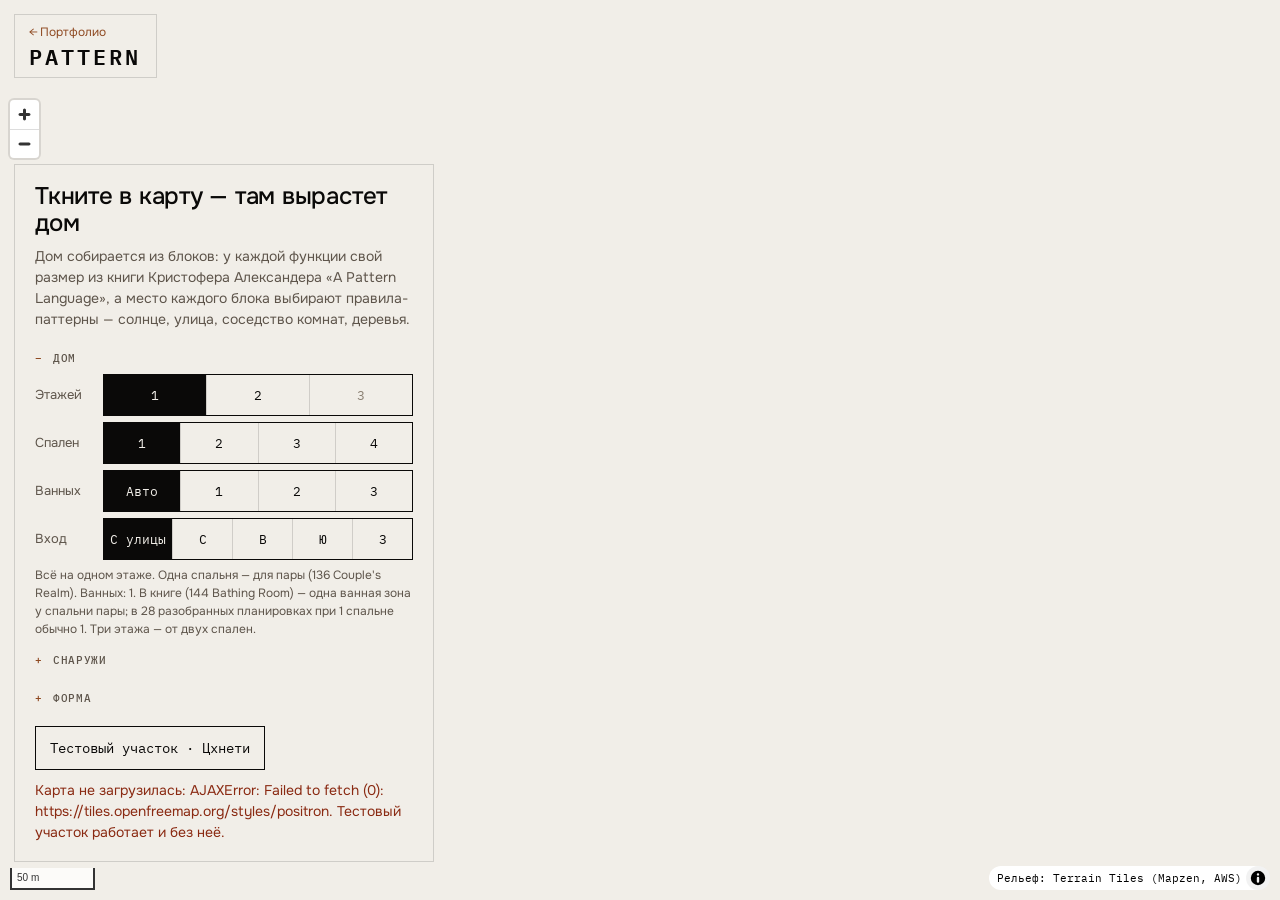
==== experiments/pattern/index.html @ 62aa6287 "Add the floor-plan generator tab: PATTERN build under experiments/pattern - Nav: «Генератор планиров" ====
<!doctype html>
<html lang="ru">
<head>
<meta charset="utf-8">
<meta name="viewport" content="width=device-width,initial-scale=1">
<title>PATTERN — Иван Макогон</title>
<meta name="description" content="Генеративный архитектурный эксперимент по A Pattern Language: дом вырастает на реальном участке шаг за шагом.">
<link rel="preconnect" href="https://fonts.googleapis.com">
<link rel="preconnect" href="https://fonts.gstatic.com" crossorigin>
<link href="https://fonts.googleapis.com/css2?family=Onest:wght@400;500;600&family=IBM+Plex+Mono:wght@400;500&display=swap" rel="stylesheet">
  <script type="module" crossorigin src="./assets/index-H9AhF15G.js"></script>
  <link rel="stylesheet" crossorigin href="./assets/index-CObrfrxR.css">
</head>
<body>
<main id="app"></main>
</body>
</html>
---- experiments/pattern/assets/index-CObrfrxR.css ----
:root{--paper:#f1eee8;--ink:#0a0908;--stone:#8a7f72;--muted:#5e554b;--brick:#ad5e2f;--brick-ink:#8f4a22;--line:#0a090824;--glass:#f1eee8e6;--gap:14px}*{box-sizing:border-box}html,body{height:100%;margin:0;overflow:hidden}body{background:var(--paper);color:var(--ink);-webkit-font-smoothing:antialiased;font:15px/1.5 Onest,system-ui,sans-serif}::selection{background:var(--brick);color:var(--paper)}.mono{font-family:IBM Plex Mono,ui-monospace,monospace}#app{height:100dvh}.stage{height:100%;position:relative;overflow:hidden}.stage>.map,.stage>.scene{position:absolute;inset:0}[hidden]{display:none!important}.scene canvas{touch-action:none;display:block}.hud{pointer-events:none;z-index:3;position:absolute;inset:0}.hud>*{pointer-events:auto}.hud-panel,.hud-intro,.hud-sun,.hud-top>*{background:var(--glass);border:1px solid var(--line);-webkit-backdrop-filter:blur(10px);backdrop-filter:blur(10px)}.hud-top{top:var(--gap);left:var(--gap);right:var(--gap);pointer-events:none;align-items:flex-start;gap:10px;display:flex;position:absolute}.hud-top>*{pointer-events:auto}.hud-title{padding:8px 14px 10px}.hud-title h1{letter-spacing:.14em;margin:0;font:600 22px/1 IBM Plex Mono,ui-monospace,monospace}.hud-back{color:var(--brick-ink);margin-bottom:4px;font-size:12px;text-decoration:none;display:block}.hud-back:hover{text-underline-offset:3px;text-decoration:underline}.hud-place{min-height:40px;color:var(--muted);align-items:center;margin:0;padding:0 12px;font-size:12px;display:flex}.hud-place:empty{display:none}.hud-actions{gap:0;margin-left:auto;display:flex}.hud-actions .hud-btn+.hud-btn{border-left:1px solid var(--line)}.hud-actions{position:relative}.hud-actions .hud-interior-floors{background:var(--paper);border:1px solid var(--line);flex-wrap:nowrap;gap:0;margin:0;position:absolute;top:calc(100% + 6px);right:0}.hud-actions .hud-interior-floors .hud-btn{flex:none;padding:0 14px}.hud-actions .hud-interior-floors .hud-btn+.hud-btn{border-left:1px solid var(--line)}.hud-btn{min-height:44px;color:var(--ink);cursor:pointer;background:0 0;border:0;border-radius:0;padding:0 14px;font:13px IBM Plex Mono,ui-monospace,monospace}.hud-btn[aria-pressed=true]{background:var(--ink);color:var(--paper)}@media (hover:hover){.hud-btn:hover{background:var(--ink);color:var(--paper)}}.hud-btn.primary{border:1px solid var(--ink);font-size:14px}.hud-btn:focus-visible,.hud-back:focus-visible,.hud-log-item:focus-visible,input:focus-visible{outline:2px solid var(--brick);outline-offset:2px}.hud-intro{left:var(--gap);bottom:calc(var(--gap) + 24px);width:min(420px, calc(100% - 2 * var(--gap)));padding:18px 20px;position:absolute}.hud-intro h2{letter-spacing:-.01em;margin:0 0 8px;font-size:24px;font-weight:500;line-height:1.15}.hud-intro p{color:var(--muted);margin:0 0 12px;font-size:14px}.hud-row{flex-wrap:wrap;gap:8px;display:flex}.hud-status{font-size:13px;margin:10px 0 0!important}.hud-status:empty{display:none}.hud-status.busy:before{content:"";background:var(--brick);vertical-align:1px;border-radius:50%;width:8px;height:8px;margin-right:8px;display:inline-block}@media (prefers-reduced-motion:no-preference){.hud-status.busy:before{animation:1s ease-in-out infinite alternate pulse}}@keyframes pulse{0%{opacity:.25}to{opacity:1}}.hud-status.error{color:#8a2a12}.hud-build{left:var(--gap);flex-direction:column;width:320px;max-height:calc(100% - 184px);display:flex;position:absolute;top:96px}.hud-progress{border-bottom:1px solid var(--line);margin:0;padding:10px 12px;font-size:12px}.hud-log{counter-reset:step;margin:0;padding:4px 0;list-style:none;overflow-y:auto}.hud-log li{counter-increment:step}.hud-log-item{text-align:left;width:100%;font:inherit;color:var(--ink);cursor:pointer;background:0 0;border:0;grid-template-rows:auto auto;grid-template-columns:22px 1fr auto;column-gap:8px;padding:6px 12px;display:grid}.hud-log-item:before{content:counter(step);color:var(--stone);grid-row:1/3;padding-top:2px;font:11px IBM Plex Mono,ui-monospace,monospace}.hud-log-item .k{font-size:14px;font-weight:500}.hud-log-item .sw{vertical-align:0;border:1px solid #0a090840;width:10px;height:10px;margin-right:7px;display:inline-block}.hud-log-item .s{color:var(--muted);align-self:center;font-size:11px}.hud-log-item .r{color:var(--brick-ink);white-space:nowrap;text-overflow:ellipsis;grid-column:2/4;font-size:11px;overflow:hidden}.hud-log-item[aria-pressed=true]{background:var(--ink);color:var(--paper)}.hud-log-item[aria-pressed=true] .s,.hud-log-item[aria-pressed=true] .r,.hud-log-item[aria-pressed=true]:before{color:var(--paper)}@media (hover:hover){.hud-log-item:hover{background:#0a09080f}}@media (prefers-reduced-motion:no-preference){.hud-log li:last-child .hud-log-item{animation:.32s ease-out drop}}@keyframes drop{0%{opacity:0;transform:translateY(-6px)}to{opacity:1;transform:none}}.hud-card{right:var(--gap);width:360px;max-height:calc(100% - 164px);padding:16px 18px 18px;position:absolute;top:76px;overflow-y:auto}.hud-card h3{margin:0 32px 4px 0;font-size:22px;font-weight:500}.hud-card h4{letter-spacing:.06em;text-transform:uppercase;color:var(--muted);margin:16px 0 6px;font:500 11px IBM Plex Mono,ui-monospace,monospace}.hud-card .dim,.hud-list .dim{color:var(--muted)}.hud-card>p{margin:0;font-size:12px}.hud-close{min-width:44px;font-size:20px;position:absolute;top:6px;right:6px}.hud-list{margin:0;padding:0;font-size:13px;list-style:none}.hud-list li{border-top:1px solid var(--line);padding:4px 0}.hud-list li:first-child{border-top:0}.hud-list b{font-weight:600}.hud-list .warn{color:#8a2a12}.hud-sun{left:50%;bottom:var(--gap);white-space:nowrap;align-items:center;gap:14px;padding:6px 14px;font-size:13px;display:flex;position:absolute;transform:translate(-50%)}.hud-sun label{align-items:center;gap:8px;display:inline-flex}.hud-sun input[type=range]{width:200px;accent-color:var(--brick);min-height:32px}.hud-sun-note{color:var(--muted);font-size:12px}.params{border:0;min-width:0;margin:0 0 12px;padding:0}.params legend{letter-spacing:.06em;text-transform:uppercase;color:var(--muted);margin-bottom:6px;padding:0;font:500 11px IBM Plex Mono,ui-monospace,monospace}.param{align-items:center;gap:10px;margin:0 0 6px;display:flex}.param-label{width:58px;color:var(--muted);flex:none;font-size:13px}.seg{border:1px solid var(--ink);flex:1;display:flex}.seg .hud-btn{white-space:nowrap;flex:1 1 0;min-height:40px;padding:0 6px}.seg .hud-btn+.hud-btn{border-left:1px solid var(--line)}.seg .hud-btn:disabled{color:var(--stone);cursor:not-allowed;background:0 0}.param-note{color:var(--muted);margin:6px 0 0!important;font-size:12px!important}.hud-build .params{border-bottom:1px solid var(--line);flex:none;margin:0;padding:10px 12px 2px}.maplibregl-ctrl-attrib{font-family:IBM Plex Mono,ui-monospace,monospace;font-size:11px}.map .maplibregl-ctrl-top-left{top:90px}@media (pointer:coarse),(width<=760px){.map .maplibregl-ctrl-group button{width:44px;height:44px}}@media (width<=760px){:root{--gap:8px}.hud-top{flex-wrap:wrap}.hud-title{padding:6px 10px 8px}.hud-title h1{font-size:18px}.hud-place{display:none}.hud-actions{flex:100%;margin-left:0}.hud-actions .hud-btn{white-space:nowrap;flex:1 1 0;min-width:0;padding:0 4px;font-size:12px}.hud-intro{bottom:var(--gap);padding:14px 16px}.hud-intro h2{font-size:20px}.hud-build{top:auto;bottom:64px;left:var(--gap);right:var(--gap);width:auto;max-height:36dvh;overflow-y:auto}.hud-build .hud-log{overflow:visible}.hud-intro{max-height:calc(100dvh - 140px);overflow-y:auto}.hud-card{top:auto;bottom:64px;left:var(--gap);right:var(--gap);z-index:2;width:auto;max-height:56dvh}.hud-sun{left:var(--gap);right:var(--gap);gap:8px;padding:4px 10px;transform:none}.hud-sun input[type=range]{flex:1;width:auto}.hud-sun label{flex:1}.hud-sun-note{display:none}.map .maplibregl-ctrl-top-left{top:116px}}.param-group{margin:0 0 6px}.param-group>summary{cursor:pointer;letter-spacing:.06em;text-transform:uppercase;min-height:32px;color:var(--muted);align-items:center;gap:6px;font:500 11px IBM Plex Mono,ui-monospace,monospace;list-style:none;display:flex}.param-group>summary::-webkit-details-marker{display:none}.param-group>summary:before{content:"+";width:12px;color:var(--brick-ink)}.param-group[open]>summary:before{content:"−"}.param-group>summary:focus-visible{outline:2px solid var(--brick);outline-offset:2px}.hud-views{margin:8px 0 0!important;font-size:13px!important}.hud-audit .mark{width:14px;font-weight:600;display:inline-block}.hud-audit li:not(.warn):not(.dim) .mark{color:#3d6b3a}.hud-views.warn{color:#8a2a12}.hud-plan{left:calc(2 * var(--gap) + 320px);right:var(--gap);z-index:4;max-width:820px;max-height:calc(100% - 184px);padding:14px 16px 12px;position:absolute;top:96px;overflow:auto}.hud-plan-floors{flex-wrap:wrap;gap:6px;margin:0 48px 10px 0;display:flex}.hud-plan-sheet svg{width:100%;height:auto;max-height:calc(100dvh - 254px);display:block}@media (width<=760px){.hud-plan{top:116px;left:var(--gap);right:var(--gap);max-height:calc(64dvh - 196px)}}
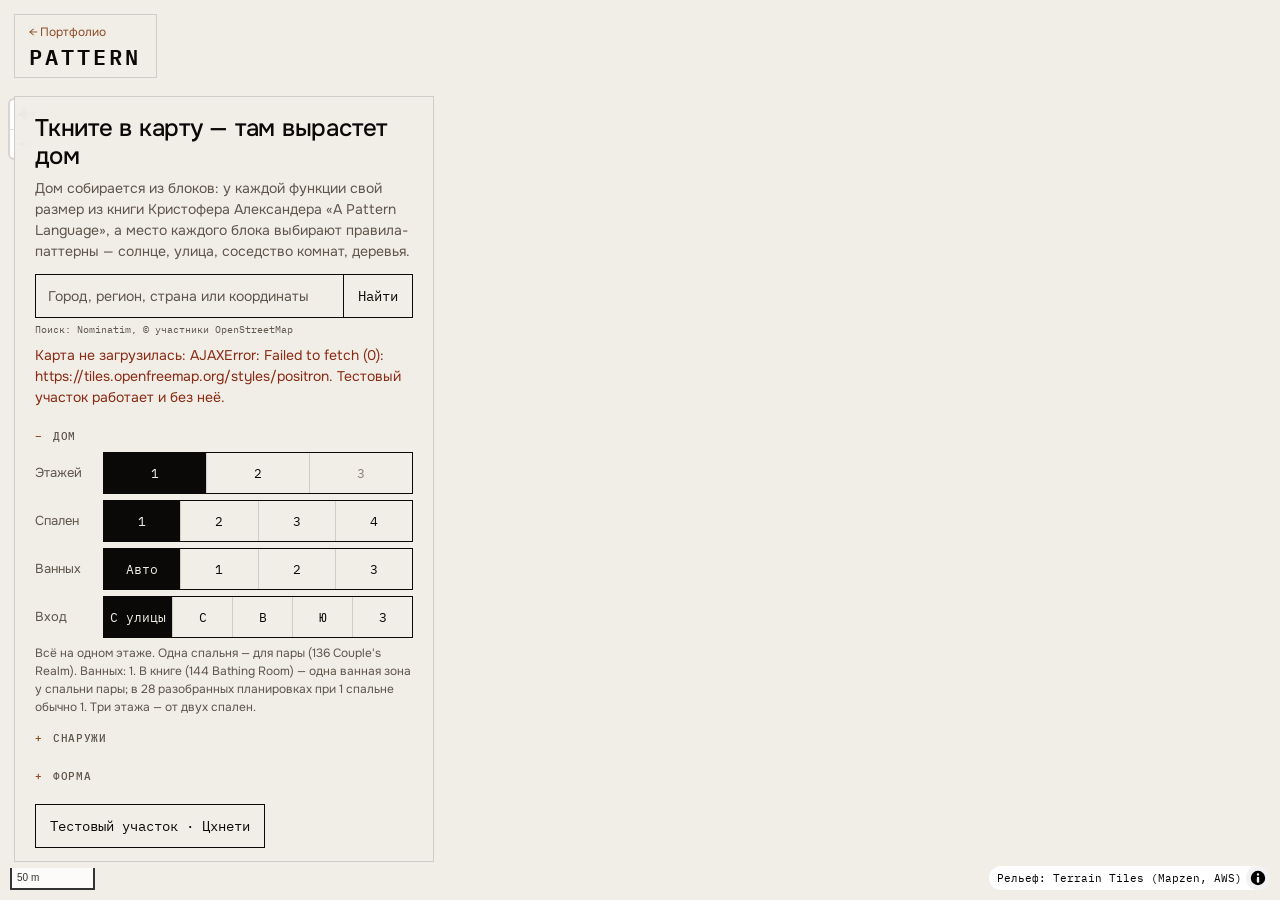
==== commit a6731dcb: "Update the floor-plan generator build: place search, effects, faster 3D Static build of src/pattern:" ====
--- a/experiments/pattern/index.html
+++ b/experiments/pattern/index.html
@@ -8,8 +8,8 @@
 <link rel="preconnect" href="https://fonts.googleapis.com">
 <link rel="preconnect" href="https://fonts.gstatic.com" crossorigin>
 <link href="https://fonts.googleapis.com/css2?family=Onest:wght@400;500;600&family=IBM+Plex+Mono:wght@400;500&display=swap" rel="stylesheet">
-  <script type="module" crossorigin src="./assets/index-H9AhF15G.js"></script>
-  <link rel="stylesheet" crossorigin href="./assets/index-CObrfrxR.css">
+  <script type="module" crossorigin src="./assets/index-ERmHsfaI.js"></script>
+  <link rel="stylesheet" crossorigin href="./assets/index-DFniUCs9.css">
 </head>
 <body>
 <main id="app"></main>
--- a/experiments/pattern/assets/index-DFniUCs9.css
+++ b/experiments/pattern/assets/index-DFniUCs9.css
@@ -0,0 +1 @@
+:root{--paper:#f1eee8;--ink:#0a0908;--stone:#8a7f72;--muted:#5e554b;--brick:#ad5e2f;--brick-ink:#8f4a22;--line:#0a090824;--glass:#f1eee8e6;--gap:14px}*{box-sizing:border-box}html,body{height:100%;margin:0;overflow:hidden}body{background:var(--paper);color:var(--ink);-webkit-font-smoothing:antialiased;font:15px/1.5 Onest,system-ui,sans-serif}::selection{background:var(--brick);color:var(--paper)}.mono{font-family:IBM Plex Mono,ui-monospace,monospace}#app{height:100dvh}.stage{height:100%;position:relative;overflow:clip}.stage>.map,.stage>.scene{position:absolute;inset:0}[hidden]{display:none!important}.scene canvas{touch-action:none;display:block}.hud{pointer-events:none;z-index:3;position:absolute;inset:0}.hud>*{pointer-events:auto}.hud-panel,.hud-intro,.hud-sun,.hud-top>*{background:var(--glass);border:1px solid var(--line);-webkit-backdrop-filter:blur(10px);backdrop-filter:blur(10px)}.hud-top{top:var(--gap);left:var(--gap);right:var(--gap);pointer-events:none;align-items:flex-start;gap:10px;display:flex;position:absolute}.hud-top>*{pointer-events:auto}.hud-title{padding:8px 14px 10px}.hud-title h1{letter-spacing:.14em;margin:0;font:600 22px/1 IBM Plex Mono,ui-monospace,monospace}.hud-back{color:var(--brick-ink);margin-bottom:4px;font-size:12px;text-decoration:none;display:block}.hud-back:hover{text-underline-offset:3px;text-decoration:underline}.hud-place{min-height:40px;color:var(--muted);align-items:center;margin:0;padding:0 12px;font-size:12px;display:flex}.hud-place:empty{display:none}.hud-actions{gap:0;margin-left:auto;display:flex}.hud-actions .hud-btn+.hud-btn{border-left:1px solid var(--line)}.hud-actions{position:relative}.hud-actions .hud-interior-floors{background:var(--paper);border:1px solid var(--line);flex-wrap:nowrap;gap:0;margin:0;position:absolute;top:calc(100% + 6px);right:0}.hud-actions .hud-interior-floors .hud-btn{flex:none;padding:0 14px}.hud-actions .hud-interior-floors .hud-btn+.hud-btn{border-left:1px solid var(--line)}.hud-btn{min-height:44px;color:var(--ink);cursor:pointer;background:0 0;border:0;border-radius:0;padding:0 14px;font:13px IBM Plex Mono,ui-monospace,monospace}.hud-btn[aria-pressed=true]{background:var(--ink);color:var(--paper)}@media (hover:hover){.hud-btn:hover{background:var(--ink);color:var(--paper)}}.hud-btn.primary{border:1px solid var(--ink);font-size:14px}.hud-btn:focus-visible,.hud-back:focus-visible,.hud-log-item:focus-visible,input:focus-visible{outline:2px solid var(--brick);outline-offset:2px}.hud-intro{left:var(--gap);bottom:calc(var(--gap) + 24px);width:min(420px, calc(100% - 2 * var(--gap)));max-height:calc(100% - 96px - var(--gap) - 24px);overscroll-behavior:contain;padding:18px 20px;position:absolute;overflow-y:auto}.hud-intro h2{letter-spacing:-.01em;margin:0 0 8px;font-size:24px;font-weight:500;line-height:1.15}.hud-intro p{color:var(--muted);margin:0 0 12px;font-size:14px}.hud-row{flex-wrap:wrap;gap:8px;display:flex}.hud-status{font-size:13px;margin:10px 0 0!important}.hud-status:empty{display:none}.hud-status.busy:before{content:"";background:var(--brick);vertical-align:1px;border-radius:50%;width:8px;height:8px;margin-right:8px;display:inline-block}@media (prefers-reduced-motion:no-preference){.hud-status.busy:before{animation:1s ease-in-out infinite alternate pulse}}@keyframes pulse{0%{opacity:.25}to{opacity:1}}.hud-status.error{color:#8a2a12}.hud-build{left:var(--gap);overscroll-behavior:contain;flex-direction:column;width:320px;max-height:calc(100% - 184px);display:flex;position:absolute;top:96px;overflow-y:auto}.hud-build>*{flex-shrink:0}.hud-build .hud-log{overflow:visible}.hud-progress{border-bottom:1px solid var(--line);margin:0;padding:10px 12px;font-size:12px}.hud-log{counter-reset:step;margin:0;padding:4px 0;list-style:none;overflow-y:auto}.hud-log li{counter-increment:step}.hud-log-item{text-align:left;width:100%;font:inherit;color:var(--ink);cursor:pointer;background:0 0;border:0;grid-template-rows:auto auto;grid-template-columns:22px 1fr auto;column-gap:8px;padding:6px 12px;display:grid}.hud-log-item:before{content:counter(step);color:var(--stone);grid-row:1/3;padding-top:2px;font:11px IBM Plex Mono,ui-monospace,monospace}.hud-log-item .k{font-size:14px;font-weight:500}.hud-log-item .sw{vertical-align:0;border:1px solid #0a090840;width:10px;height:10px;margin-right:7px;display:inline-block}.hud-log-item .s{color:var(--muted);align-self:center;font-size:11px}.hud-log-item .r{color:var(--brick-ink);white-space:nowrap;text-overflow:ellipsis;grid-column:2/4;font-size:11px;overflow:hidden}.hud-log-item[aria-pressed=true]{background:var(--ink);color:var(--paper)}.hud-log-item[aria-pressed=true] .s,.hud-log-item[aria-pressed=true] .r,.hud-log-item[aria-pressed=true]:before{color:var(--paper)}@media (hover:hover){.hud-log-item:hover{background:#0a09080f}}@media (prefers-reduced-motion:no-preference){.hud-log li:last-child .hud-log-item{animation:.32s ease-out drop}}@keyframes drop{0%{opacity:0;transform:translateY(-6px)}to{opacity:1;transform:none}}.hud-card{right:var(--gap);width:360px;max-height:calc(100% - 164px);padding:16px 18px 18px;position:absolute;top:76px;overflow-y:auto}.hud-card h3{margin:0 32px 4px 0;font-size:22px;font-weight:500}.hud-card h4{letter-spacing:.06em;text-transform:uppercase;color:var(--muted);margin:16px 0 6px;font:500 11px IBM Plex Mono,ui-monospace,monospace}.hud-card .dim,.hud-list .dim{color:var(--muted)}.hud-card>p{margin:0;font-size:12px}.hud-close{min-width:44px;font-size:20px;position:absolute;top:6px;right:6px}.hud-list{margin:0;padding:0;font-size:13px;list-style:none}.hud-list li{border-top:1px solid var(--line);padding:4px 0}.hud-list li:first-child{border-top:0}.hud-list b{font-weight:600}.hud-list .warn{color:#8a2a12}.hud-sun{left:50%;bottom:var(--gap);white-space:nowrap;align-items:center;gap:14px;padding:6px 14px;font-size:13px;display:flex;position:absolute;transform:translate(-50%)}.hud-sun label{align-items:center;gap:8px;display:inline-flex}.hud-sun input[type=range]{width:200px;accent-color:var(--brick);min-height:32px}.hud-sun-note{color:var(--muted);font-size:12px}.params{border:0;min-width:0;margin:0 0 12px;padding:0}.params legend{letter-spacing:.06em;text-transform:uppercase;color:var(--muted);margin-bottom:6px;padding:0;font:500 11px IBM Plex Mono,ui-monospace,monospace}.param{align-items:center;gap:10px;margin:0 0 6px;display:flex}.param-label{width:58px;color:var(--muted);flex:none;font-size:13px}.seg{border:1px solid var(--ink);flex:1;display:flex}.seg .hud-btn{white-space:nowrap;flex:1 1 0;min-height:40px;padding:0 6px}.seg .hud-btn+.hud-btn{border-left:1px solid var(--line)}.seg .hud-btn:disabled{color:var(--stone);cursor:not-allowed;background:0 0}.param-note{color:var(--muted);margin:6px 0 0!important;font-size:12px!important}.hud-build .params{border-bottom:1px solid var(--line);flex:none;margin:0;padding:10px 12px 2px}.maplibregl-ctrl-attrib{font-family:IBM Plex Mono,ui-monospace,monospace;font-size:11px}.map .maplibregl-ctrl-top-left{top:90px}@media (pointer:coarse),(width<=760px){.map .maplibregl-ctrl-group button{width:44px;height:44px}}@media (width<=760px){:root{--gap:8px}.hud-top{flex-wrap:wrap}.hud-title{padding:6px 10px 8px}.hud-title h1{font-size:18px}.hud-place{display:none}.hud-actions{flex:100%;margin-left:0}.hud-actions .hud-btn{white-space:nowrap;flex:1 1 0;min-width:0;padding:0 4px;font-size:12px}.hud-intro{bottom:var(--gap);padding:14px 16px}.hud-intro h2{font-size:20px}.hud-build{top:auto;bottom:64px;left:var(--gap);right:var(--gap);width:auto;max-height:36dvh;overflow-y:auto}.hud-build .hud-log{overflow:visible}.hud-intro{max-height:calc(100dvh - 140px);overflow-y:auto}.hud-card{top:auto;bottom:64px;left:var(--gap);right:var(--gap);z-index:2;width:auto;max-height:56dvh}.hud-sun{left:var(--gap);right:var(--gap);gap:8px;padding:4px 10px;transform:none}.hud-sun input[type=range]{flex:1;width:auto}.hud-sun label{flex:1}.hud-sun-note{display:none}.map .maplibregl-ctrl-top-left{top:116px}}.param-group{margin:0 0 6px}.param-group>summary{cursor:pointer;letter-spacing:.06em;text-transform:uppercase;min-height:32px;color:var(--muted);align-items:center;gap:6px;font:500 11px IBM Plex Mono,ui-monospace,monospace;list-style:none;display:flex}.param-group>summary::-webkit-details-marker{display:none}.param-group>summary:before{content:"+";width:12px;color:var(--brick-ink)}.param-group[open]>summary:before{content:"−"}.param-group>summary:focus-visible{outline:2px solid var(--brick);outline-offset:2px}.hud-views{margin:8px 0 0!important;font-size:13px!important}.hud-audit .mark{width:14px;font-weight:600;display:inline-block}.hud-audit li:not(.warn):not(.dim) .mark{color:#3d6b3a}.hud-views.warn{color:#8a2a12}.hud-plan{left:calc(2 * var(--gap) + 320px);right:var(--gap);z-index:4;max-width:820px;max-height:calc(100% - 184px);padding:14px 16px 12px;position:absolute;top:96px;overflow:auto}.hud-plan-floors{flex-wrap:wrap;gap:6px;margin:0 48px 10px 0;display:flex}.hud-plan-sheet svg{width:100%;height:auto;max-height:calc(100dvh - 254px);display:block}@media (width<=760px){.hud-plan{top:116px;left:var(--gap);right:var(--gap);max-height:calc(64dvh - 196px)}}.hud-find{margin:0 0 12px}.hud-find-row{gap:0;display:flex}.hud-find-input{border:1px solid var(--ink);background:var(--paper);min-width:0;min-height:44px;color:var(--ink);border-right:0;border-radius:0;flex:auto;padding:0 12px;font:14px Onest,system-ui,sans-serif}.hud-find-input::placeholder{color:var(--muted)}.hud-find .hud-btn[disabled]{opacity:.5;cursor:progress}.hud-found{border:1px solid var(--line);margin:6px 0 0;padding:0;list-style:none}.hud-found:empty{display:none}.hud-found li+li{border-top:1px solid var(--line)}.hud-found-item{text-align:left;width:100%;min-height:44px;color:var(--ink);cursor:pointer;background:0 0;border:0;padding:8px 12px;display:block}.hud-found-item .n{font-size:14px;display:block}.hud-found-item .d{color:var(--muted);white-space:nowrap;text-overflow:ellipsis;font-size:11px;display:block;overflow:hidden}@media (hover:hover){.hud-found-item:hover{background:#0a09080f}}.hud-found-item:focus-visible{outline:2px solid var(--brick);outline-offset:-2px}.hud-find-note{color:var(--muted);margin:4px 0 0!important;font-size:10px!important}.hud-find+.hud-status{margin:-4px 0 12px!important}.hud-sun .hud-fx{border-left:1px solid var(--line);min-height:32px;padding:0 10px;font-size:12px}@media (pointer:coarse){.hud-sun .hud-fx{min-height:44px}}@media (width<=760px){.hud-sun .hud-fx{flex:none;padding:0 6px;font-size:11px}.hud-fx-word,.hud-sun-word{display:none}}
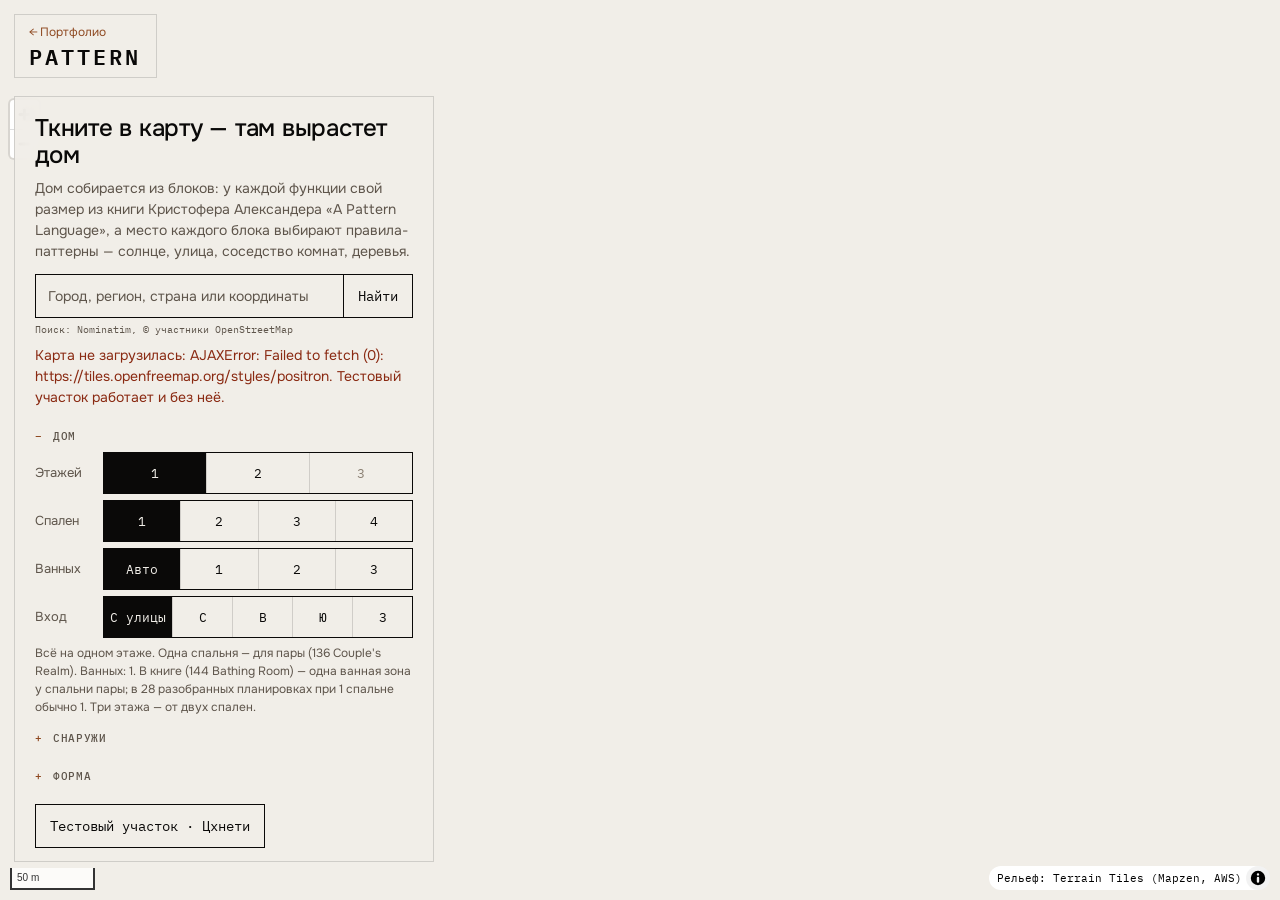
==== commit e5d4e398: "Update the floor-plan generator: doors, living room, kitchen-diner Static build of src/pattern: door" ====
--- a/experiments/pattern/index.html
+++ b/experiments/pattern/index.html
@@ -8,7 +8,7 @@
 <link rel="preconnect" href="https://fonts.googleapis.com">
 <link rel="preconnect" href="https://fonts.gstatic.com" crossorigin>
 <link href="https://fonts.googleapis.com/css2?family=Onest:wght@400;500;600&family=IBM+Plex+Mono:wght@400;500&display=swap" rel="stylesheet">
-  <script type="module" crossorigin src="./assets/index-ERmHsfaI.js"></script>
+  <script type="module" crossorigin src="./assets/index-D3uFP3ah.js"></script>
   <link rel="stylesheet" crossorigin href="./assets/index-DFniUCs9.css">
 </head>
 <body>
